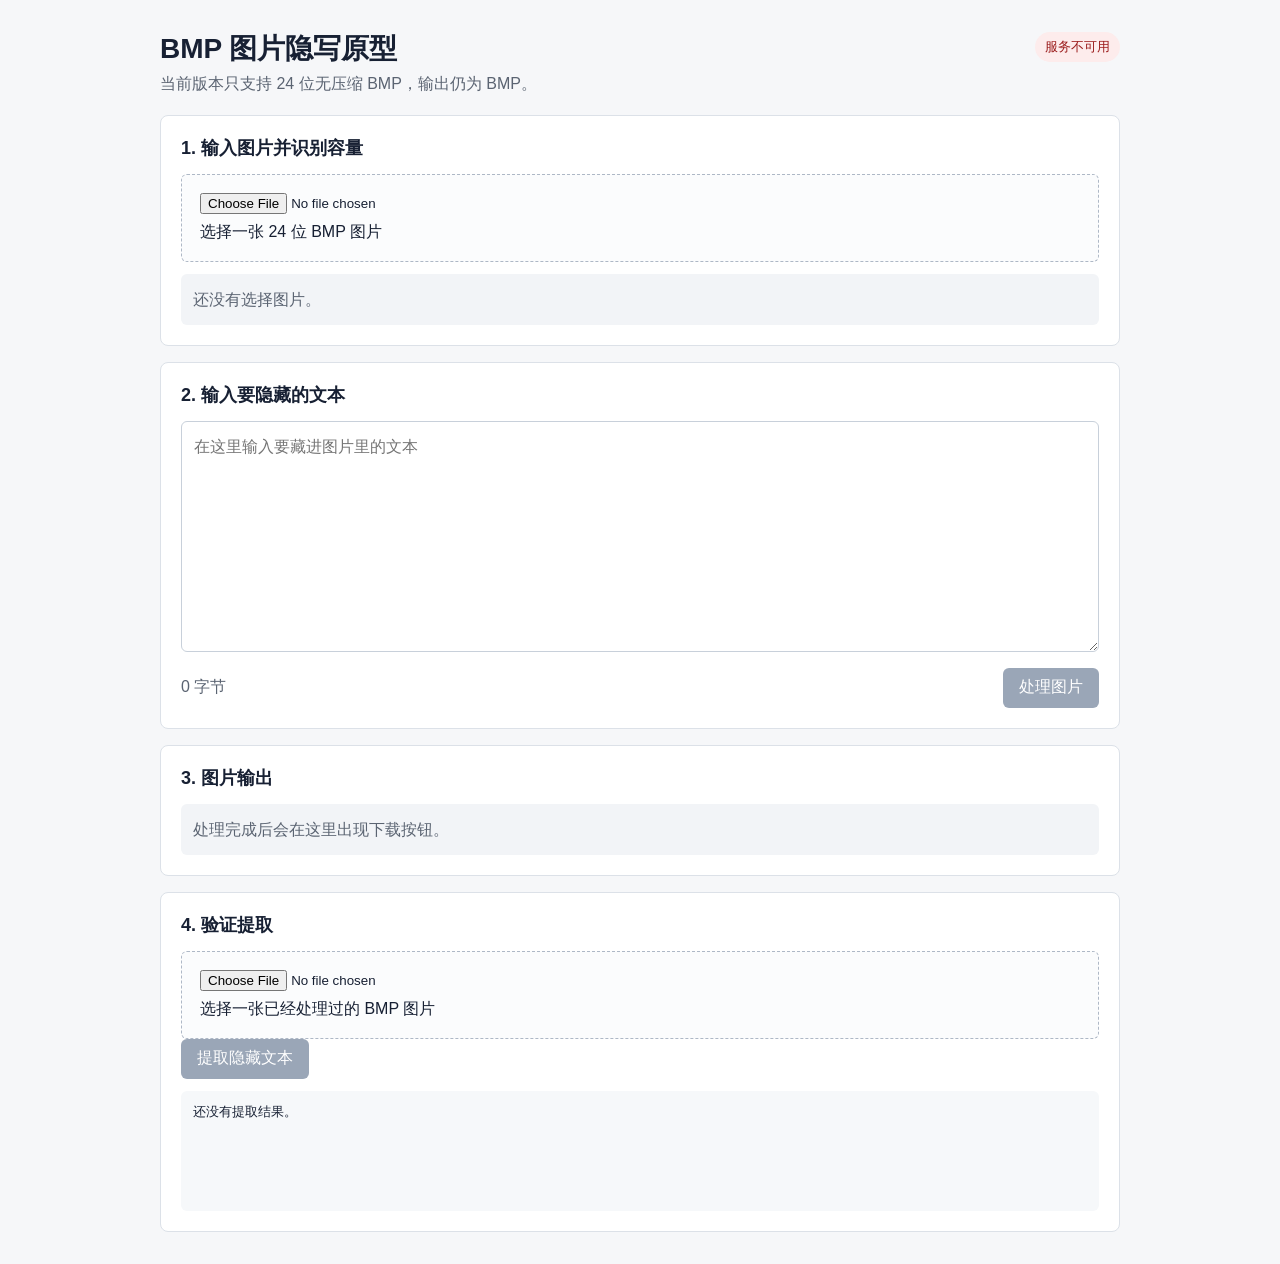
==== static/index.html @ 4831863d "Build BMP steganography web prototype" ====
<!doctype html>
<html lang="zh-CN">
  <head>
    <meta charset="UTF-8" />
    <meta name="viewport" content="width=device-width, initial-scale=1.0" />
    <title>BMP 图片隐写原型</title>
    <link rel="stylesheet" href="/static/styles.css" />
  </head>
  <body>
    <main class="app-shell">
      <header class="topbar">
        <div>
          <h1>BMP 图片隐写原型</h1>
          <p>当前版本只支持 24 位无压缩 BMP，输出仍为 BMP。</p>
        </div>
        <span id="server-status" class="status-pill">检查服务中</span>
      </header>

      <section class="panel">
        <h2>1. 输入图片并识别容量</h2>
        <label class="file-zone">
          <input id="hide-image" type="file" accept=".bmp,image/bmp" />
          <span>选择一张 24 位 BMP 图片</span>
        </label>
        <div id="image-report" class="report muted">还没有选择图片。</div>
      </section>

      <section class="panel">
        <h2>2. 输入要隐藏的文本</h2>
        <textarea id="secret-text" rows="8" placeholder="在这里输入要藏进图片里的文本"></textarea>
        <div class="row">
          <span id="text-counter" class="muted">0 字节</span>
          <button id="hide-button" type="button" disabled>处理图片</button>
        </div>
      </section>

      <section class="panel">
        <h2>3. 图片输出</h2>
        <div id="output-report" class="report muted">处理完成后会在这里出现下载按钮。</div>
        <a id="download-link" class="button-link hidden" download>下载隐写 BMP</a>
      </section>

      <section class="panel">
        <h2>4. 验证提取</h2>
        <label class="file-zone">
          <input id="extract-image" type="file" accept=".bmp,image/bmp" />
          <span>选择一张已经处理过的 BMP 图片</span>
        </label>
        <button id="extract-button" type="button" disabled>提取隐藏文本</button>
        <pre id="extract-result" class="result-box">还没有提取结果。</pre>
      </section>
    </main>

    <script src="/static/app.js"></script>
  </body>
</html>
---- static/styles.css ----
:root {
  color: #172033;
  background: #f6f7f9;
  font-family: "Microsoft YaHei", "Segoe UI", Arial, sans-serif;
}

* {
  box-sizing: border-box;
}

body {
  margin: 0;
}

.app-shell {
  width: min(960px, calc(100% - 32px));
  margin: 32px auto;
}

.topbar {
  display: flex;
  align-items: flex-start;
  justify-content: space-between;
  gap: 20px;
  margin-bottom: 20px;
}

h1,
h2,
p {
  margin: 0;
}

h1 {
  font-size: 28px;
  line-height: 1.2;
}

h2 {
  margin-bottom: 14px;
  font-size: 18px;
}

.topbar p {
  margin-top: 8px;
  color: #5b6472;
}

.panel {
  margin-bottom: 16px;
  padding: 20px;
  border: 1px solid #dce1e8;
  border-radius: 8px;
  background: #ffffff;
}

.file-zone {
  display: block;
  padding: 18px;
  border: 1px dashed #aeb8c6;
  border-radius: 6px;
  background: #fbfcfd;
  cursor: pointer;
}

.file-zone input {
  display: block;
  margin-bottom: 8px;
}

.report {
  margin-top: 12px;
  padding: 12px;
  border-radius: 6px;
  background: #f2f4f7;
  line-height: 1.7;
  white-space: pre-wrap;
}

.muted {
  color: #5b6472;
}

textarea {
  width: 100%;
  resize: vertical;
  padding: 12px;
  border: 1px solid #c8d0da;
  border-radius: 6px;
  color: #172033;
  font: inherit;
  line-height: 1.6;
}

.row {
  display: flex;
  align-items: center;
  justify-content: space-between;
  gap: 16px;
  margin-top: 12px;
}

button,
.button-link {
  min-height: 40px;
  padding: 0 16px;
  border: 0;
  border-radius: 6px;
  background: #2457c5;
  color: #ffffff;
  font: inherit;
  text-decoration: none;
  cursor: pointer;
}

button:disabled {
  background: #9aa6b7;
  cursor: not-allowed;
}

.button-link {
  display: inline-flex;
  align-items: center;
  margin-top: 12px;
}

.status-pill {
  flex: 0 0 auto;
  padding: 6px 10px;
  border-radius: 999px;
  background: #e8eef5;
  color: #1f4d78;
  font-size: 13px;
}

.status-pill.ok {
  background: #e7f6ee;
  color: #17653a;
}

.status-pill.bad {
  background: #fdecec;
  color: #9b1c1c;
}

.result-box {
  min-height: 120px;
  margin: 12px 0 0;
  padding: 12px;
  border-radius: 6px;
  background: #f6f8fa;
  color: #172033;
  white-space: pre-wrap;
}

.hidden {
  display: none;
}

.warning {
  color: #9b1c1c;
}
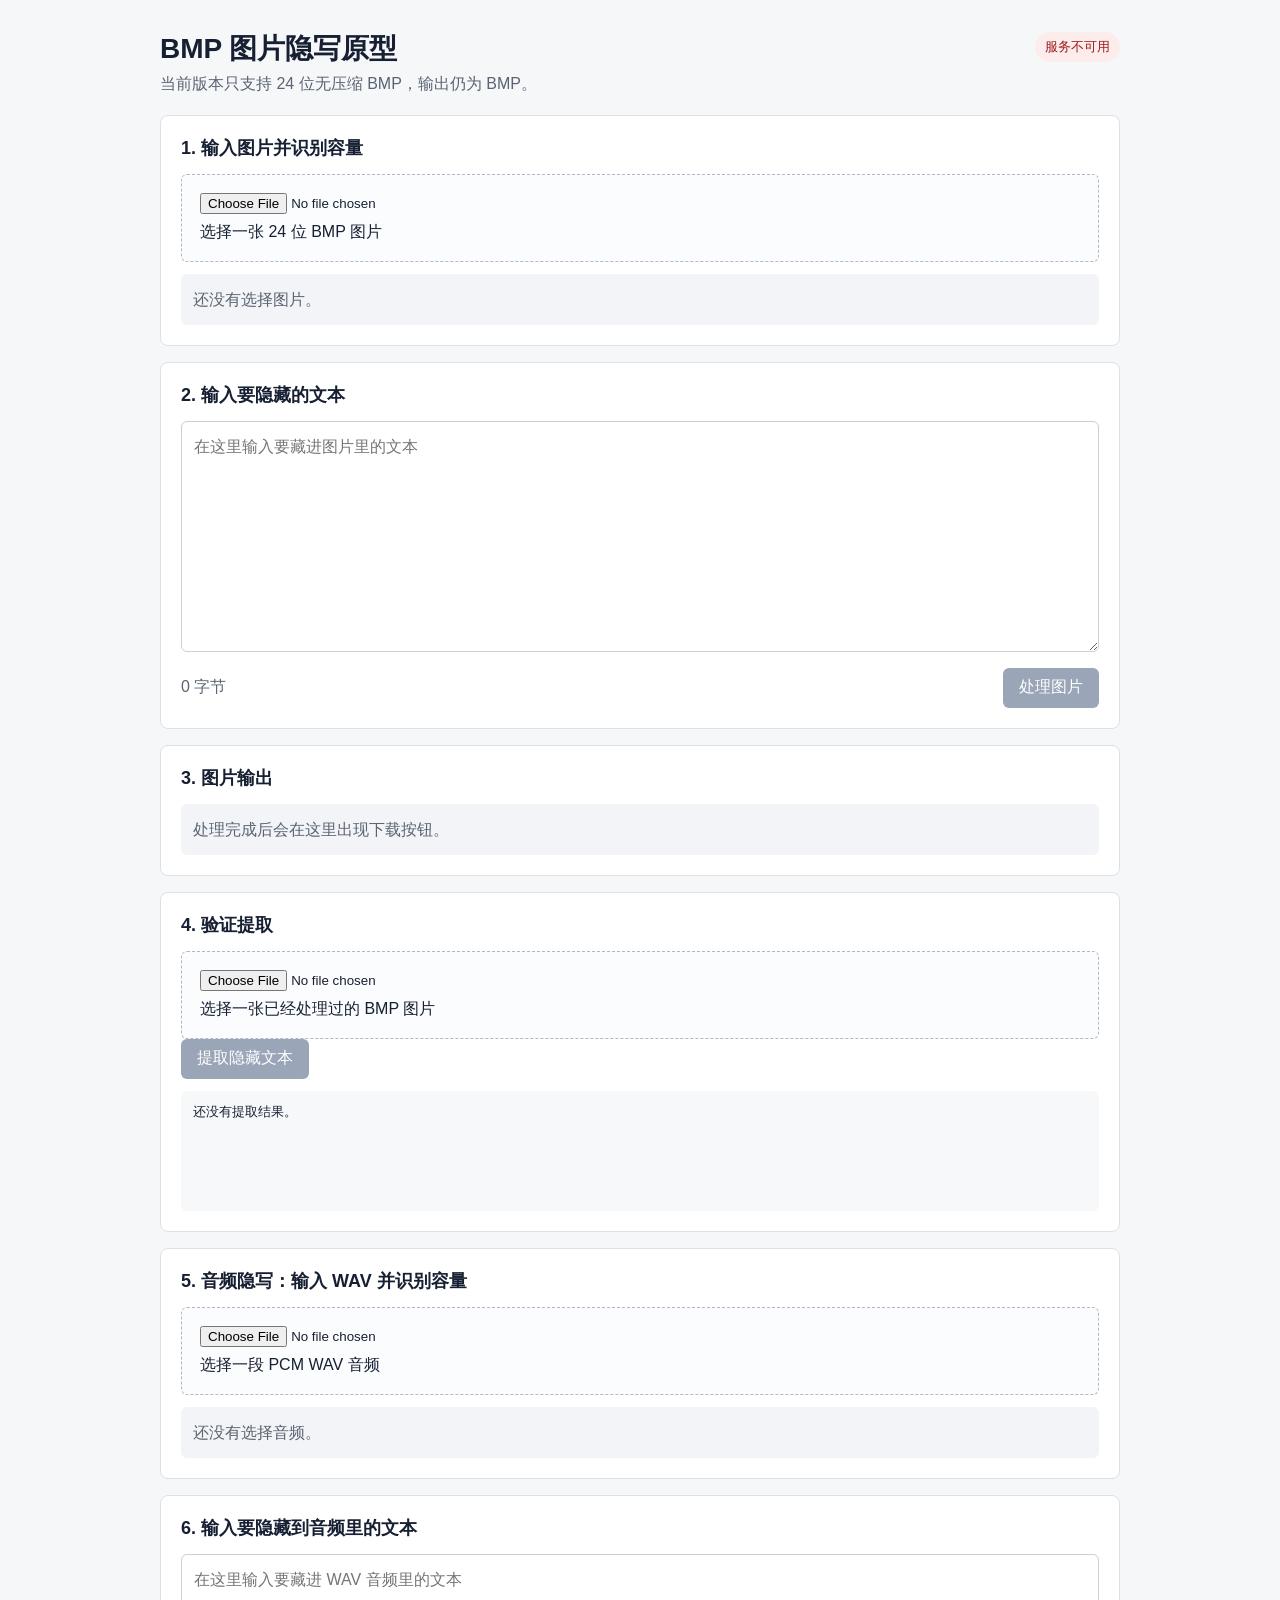
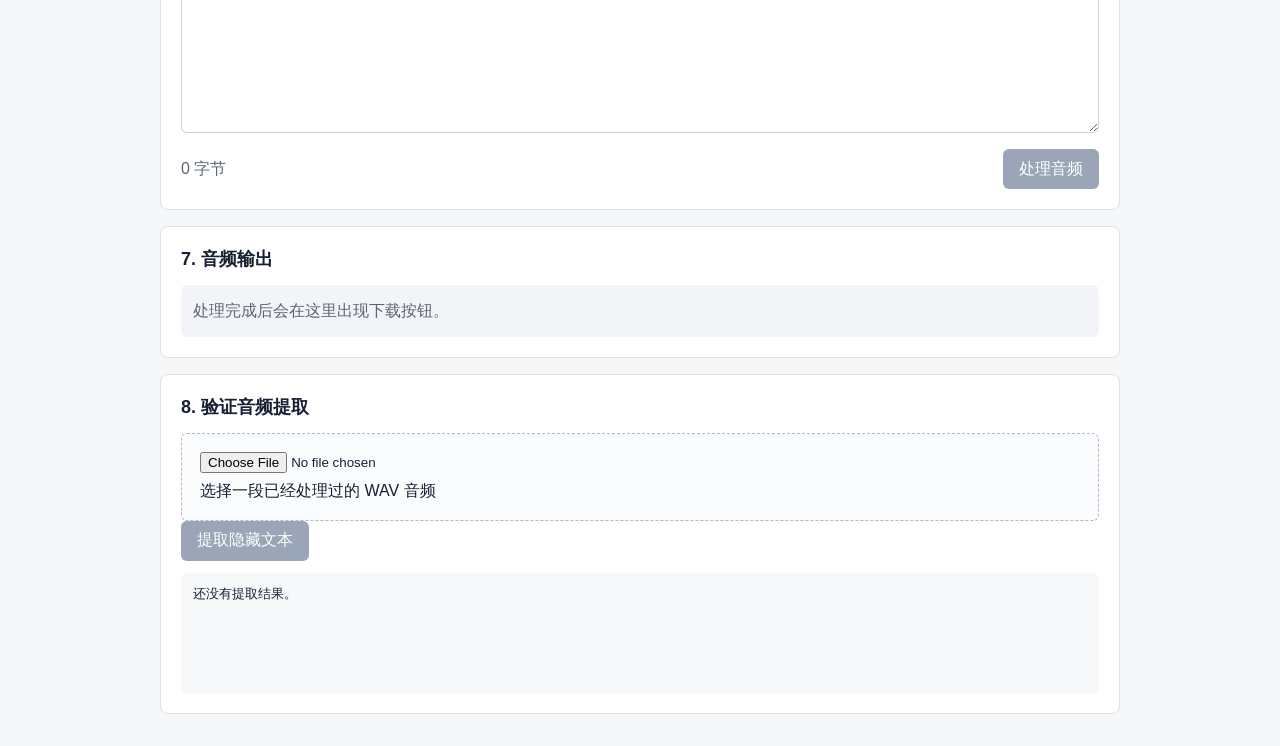
==== commit bb3418f2: "Add WAV audio steganography prototype" ====
--- a/static/index.html
+++ b/static/index.html
@@ -49,6 +49,40 @@
         <button id="extract-button" type="button" disabled>提取隐藏文本</button>
         <pre id="extract-result" class="result-box">还没有提取结果。</pre>
       </section>
+
+      <section class="panel">
+        <h2>5. 音频隐写：输入 WAV 并识别容量</h2>
+        <label class="file-zone">
+          <input id="audio-file" type="file" accept=".wav,audio/wav,audio/x-wav" />
+          <span>选择一段 PCM WAV 音频</span>
+        </label>
+        <div id="audio-report" class="report muted">还没有选择音频。</div>
+      </section>
+
+      <section class="panel">
+        <h2>6. 输入要隐藏到音频里的文本</h2>
+        <textarea id="audio-secret-text" rows="6" placeholder="在这里输入要藏进 WAV 音频里的文本"></textarea>
+        <div class="row">
+          <span id="audio-text-counter" class="muted">0 字节</span>
+          <button id="audio-hide-button" type="button" disabled>处理音频</button>
+        </div>
+      </section>
+
+      <section class="panel">
+        <h2>7. 音频输出</h2>
+        <div id="audio-output-report" class="report muted">处理完成后会在这里出现下载按钮。</div>
+        <a id="audio-download-link" class="button-link hidden" download>下载隐写 WAV</a>
+      </section>
+
+      <section class="panel">
+        <h2>8. 验证音频提取</h2>
+        <label class="file-zone">
+          <input id="audio-extract-file" type="file" accept=".wav,audio/wav,audio/x-wav" />
+          <span>选择一段已经处理过的 WAV 音频</span>
+        </label>
+        <button id="audio-extract-button" type="button" disabled>提取隐藏文本</button>
+        <pre id="audio-extract-result" class="result-box">还没有提取结果。</pre>
+      </section>
     </main>
 
     <script src="/static/app.js"></script>
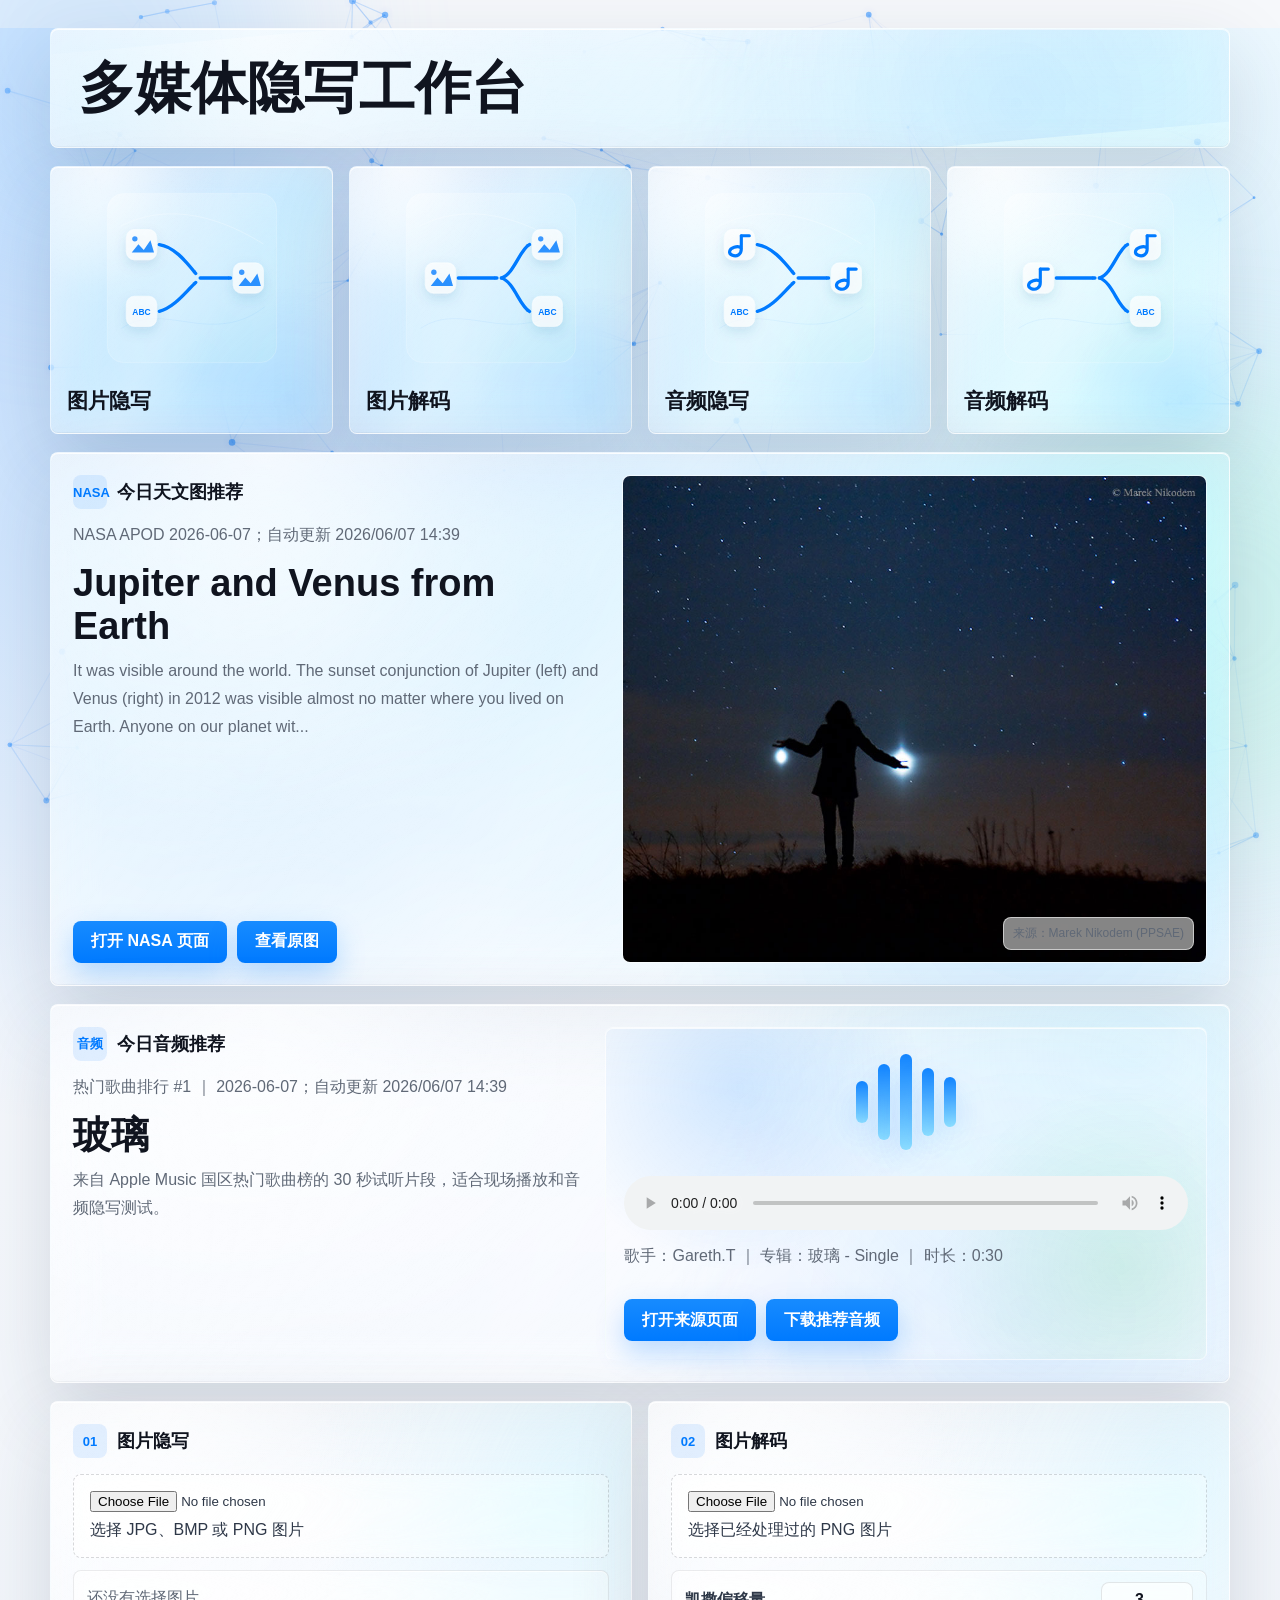
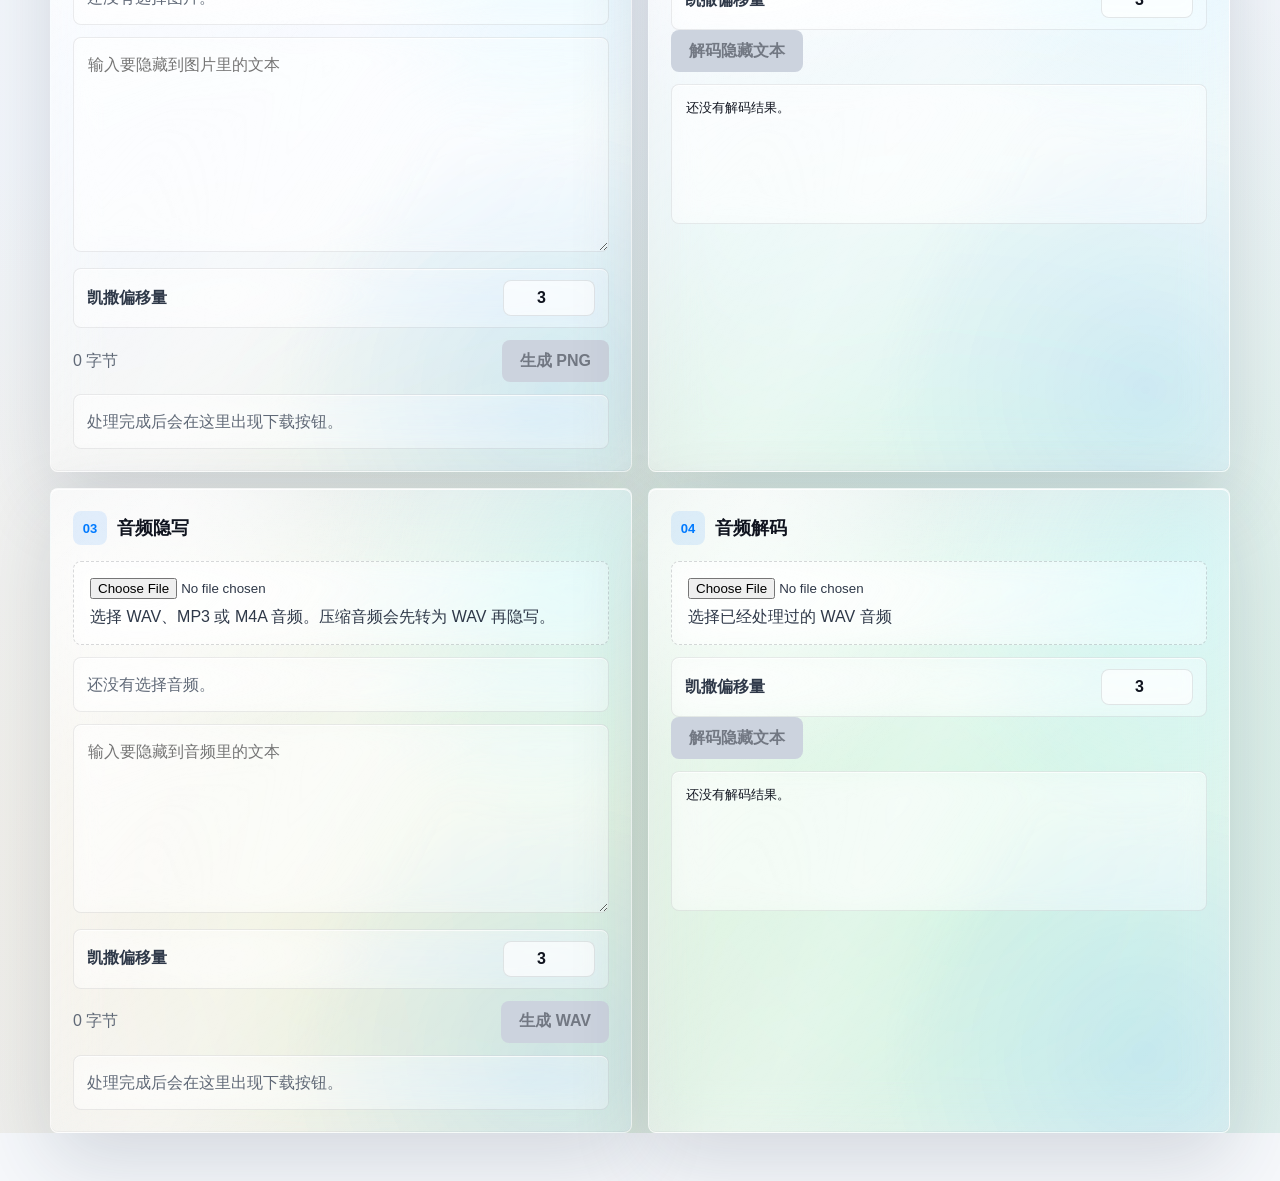
==== commit f1b433d0: "Keep only final multimedia steganography app" ====
--- a/static/index.html
+++ b/static/index.html
@@ -3,85 +3,169 @@
   <head>
     <meta charset="UTF-8" />
     <meta name="viewport" content="width=device-width, initial-scale=1.0" />
-    <title>BMP 图片隐写原型</title>
+    <title>多媒体隐写工作台</title>
     <link rel="stylesheet" href="/static/styles.css" />
   </head>
   <body>
+    <canvas id="particle-canvas" aria-hidden="true"></canvas>
+    <div class="ambient ambient-a"></div>
+    <div class="ambient ambient-b"></div>
     <main class="app-shell">
-      <header class="topbar">
-        <div>
-          <h1>BMP 图片隐写原型</h1>
-          <p>当前版本只支持 24 位无压缩 BMP，输出仍为 BMP。</p>
-        </div>
-        <span id="server-status" class="status-pill">检查服务中</span>
+      <header class="hero glass-panel">
+        <h1>多媒体隐写工作台</h1>
+        <span id="server-status" class="status-pill hidden-status">检查服务中</span>
       </header>
 
-      <section class="panel">
-        <h2>1. 输入图片并识别容量</h2>
-        <label class="file-zone">
-          <input id="hide-image" type="file" accept=".bmp,image/bmp" />
-          <span>选择一张 24 位 BMP 图片</span>
-        </label>
-        <div id="image-report" class="report muted">还没有选择图片。</div>
+      <nav class="entry-grid" aria-label="功能入口">
+        <a class="entry-card glass-panel" href="#image-hide-panel">
+          <img src="/static/icons/image-hide.svg" alt="" />
+          <span>图片隐写</span>
+        </a>
+        <a class="entry-card glass-panel" href="#image-extract-panel">
+          <img src="/static/icons/image-decode.svg" alt="" />
+          <span>图片解码</span>
+        </a>
+        <a class="entry-card glass-panel" href="#audio-hide-panel">
+          <img src="/static/icons/audio-hide.svg" alt="" />
+          <span>音频隐写</span>
+        </a>
+        <a class="entry-card glass-panel" href="#audio-extract-panel">
+          <img src="/static/icons/audio-decode.svg" alt="" />
+          <span>音频解码</span>
+        </a>
+      </nav>
+
+      <section class="nasa-card glass-panel" aria-labelledby="nasa-title">
+        <div class="nasa-copy">
+          <div class="section-title">
+            <span class="step-badge">NASA</span>
+            <h2 id="nasa-title">今日天文图推荐</h2>
+          </div>
+          <p id="nasa-date" class="muted">正在读取 NASA 今日天文图...</p>
+          <h3 id="nasa-apod-title">NASA Astronomy Picture of the Day</h3>
+          <p id="nasa-apod-desc" class="nasa-desc">每日自动更新，适合作为图片隐写演示素材。</p>
+          <div class="nasa-actions">
+            <a id="nasa-source-link" class="button-link secondary-link" href="https://apod.nasa.gov/apod/astropix.html" target="_blank" rel="noreferrer">打开 NASA 页面</a>
+            <a id="nasa-image-link" class="button-link hidden" href="#" target="_blank" rel="noreferrer">查看原图</a>
+          </div>
+        </div>
+        <figure class="nasa-figure">
+          <img id="nasa-apod-image" alt="NASA 今日天文图" />
+          <figcaption id="nasa-credit" class="muted">NASA APOD</figcaption>
+        </figure>
       </section>
 
-      <section class="panel">
-        <h2>2. 输入要隐藏的文本</h2>
-        <textarea id="secret-text" rows="8" placeholder="在这里输入要藏进图片里的文本"></textarea>
-        <div class="row">
-          <span id="text-counter" class="muted">0 字节</span>
-          <button id="hide-button" type="button" disabled>处理图片</button>
+      <section class="audio-recommend-card glass-panel" aria-labelledby="audio-recommend-title">
+        <div class="audio-recommend-copy">
+          <div class="section-title">
+            <span class="step-badge">音频</span>
+            <h2 id="audio-recommend-title">今日音频推荐</h2>
+          </div>
+          <p id="audio-recommend-date" class="muted">正在读取今日音频推荐...</p>
+          <h3 id="audio-recommend-name">今日榜单试听</h3>
+          <p id="audio-recommend-desc" class="nasa-desc">每日自动更新，适合作为音频隐写演示素材。</p>
+        </div>
+        <div class="audio-player-panel">
+          <div class="audio-visual" aria-hidden="true">
+            <span></span>
+            <span></span>
+            <span></span>
+            <span></span>
+            <span></span>
+          </div>
+          <audio id="audio-recommend-player" controls preload="metadata"></audio>
+          <p id="audio-recommend-meta" class="muted">Apple Music 榜单试听</p>
+          <div class="nasa-actions">
+            <a id="audio-recommend-source-link" class="button-link secondary-link" href="https://music.apple.com/cn/new" target="_blank" rel="noreferrer">打开来源页面</a>
+            <a id="audio-recommend-download-link" class="button-link hidden" href="#" download>下载推荐音频</a>
+          </div>
         </div>
       </section>
 
-      <section class="panel">
-        <h2>3. 图片输出</h2>
-        <div id="output-report" class="report muted">处理完成后会在这里出现下载按钮。</div>
-        <a id="download-link" class="button-link hidden" download>下载隐写 BMP</a>
-      </section>
+      <section class="workspace-grid">
+        <article id="image-hide-panel" class="tool-card glass-panel">
+          <div class="section-title">
+            <span class="step-badge">01</span>
+            <h2>图片隐写</h2>
+          </div>
+          <label class="file-zone">
+            <input id="source-image" type="file" accept=".jpg,.jpeg,.bmp,.png,image/jpeg,image/bmp,image/png" />
+            <span>选择 JPG、BMP 或 PNG 图片</span>
+          </label>
+          <div id="image-report" class="report muted">还没有选择图片。</div>
 
-      <section class="panel">
-        <h2>4. 验证提取</h2>
-        <label class="file-zone">
-          <input id="extract-image" type="file" accept=".bmp,image/bmp" />
-          <span>选择一张已经处理过的 BMP 图片</span>
-        </label>
-        <button id="extract-button" type="button" disabled>提取隐藏文本</button>
-        <pre id="extract-result" class="result-box">还没有提取结果。</pre>
-      </section>
+          <textarea id="secret-text" rows="7" placeholder="输入要隐藏到图片里的文本"></textarea>
+          <label class="crypto-control">
+            <span>凯撒偏移量</span>
+            <input id="image-shift" type="number" min="0" max="255" step="1" value="3" />
+          </label>
+          <div class="row">
+            <span id="text-counter" class="muted">0 字节</span>
+            <button id="hide-button" type="button" disabled>生成 PNG</button>
+          </div>
 
-      <section class="panel">
-        <h2>5. 音频隐写：输入 WAV 并识别容量</h2>
-        <label class="file-zone">
-          <input id="audio-file" type="file" accept=".wav,audio/wav,audio/x-wav" />
-          <span>选择一段 PCM WAV 音频</span>
-        </label>
-        <div id="audio-report" class="report muted">还没有选择音频。</div>
-      </section>
+          <div id="output-report" class="report muted">处理完成后会在这里出现下载按钮。</div>
+          <a id="download-link" class="button-link hidden" download>下载隐写 PNG</a>
+        </article>
 
-      <section class="panel">
-        <h2>6. 输入要隐藏到音频里的文本</h2>
-        <textarea id="audio-secret-text" rows="6" placeholder="在这里输入要藏进 WAV 音频里的文本"></textarea>
-        <div class="row">
-          <span id="audio-text-counter" class="muted">0 字节</span>
-          <button id="audio-hide-button" type="button" disabled>处理音频</button>
-        </div>
-      </section>
+        <article id="image-extract-panel" class="tool-card glass-panel">
+          <div class="section-title">
+            <span class="step-badge">02</span>
+            <h2>图片解码</h2>
+          </div>
+          <label class="file-zone">
+            <input id="extract-image" type="file" accept=".png,image/png" />
+            <span>选择已经处理过的 PNG 图片</span>
+          </label>
+          <label class="crypto-control">
+            <span>凯撒偏移量</span>
+            <input id="image-extract-shift" type="number" min="0" max="255" step="1" value="3" />
+          </label>
+          <button id="extract-button" type="button" disabled>解码隐藏文本</button>
+          <pre id="extract-result" class="result-box">还没有解码结果。</pre>
+        </article>
 
-      <section class="panel">
-        <h2>7. 音频输出</h2>
-        <div id="audio-output-report" class="report muted">处理完成后会在这里出现下载按钮。</div>
-        <a id="audio-download-link" class="button-link hidden" download>下载隐写 WAV</a>
-      </section>
+        <article id="audio-hide-panel" class="tool-card glass-panel">
+          <div class="section-title">
+            <span class="step-badge">03</span>
+            <h2>音频隐写</h2>
+          </div>
+          <label class="file-zone">
+            <input id="audio-file" type="file" accept=".wav,.mp3,.m4a,audio/wav,audio/x-wav,audio/mpeg,audio/mp4,audio/x-m4a" />
+            <span>选择 WAV、MP3 或 M4A 音频。压缩音频会先转为 WAV 再隐写。</span>
+          </label>
+          <div id="audio-report" class="report muted">还没有选择音频。</div>
 
-      <section class="panel">
-        <h2>8. 验证音频提取</h2>
-        <label class="file-zone">
-          <input id="audio-extract-file" type="file" accept=".wav,audio/wav,audio/x-wav" />
-          <span>选择一段已经处理过的 WAV 音频</span>
-        </label>
-        <button id="audio-extract-button" type="button" disabled>提取隐藏文本</button>
-        <pre id="audio-extract-result" class="result-box">还没有提取结果。</pre>
+          <textarea id="audio-secret-text" rows="6" placeholder="输入要隐藏到音频里的文本"></textarea>
+          <label class="crypto-control">
+            <span>凯撒偏移量</span>
+            <input id="audio-shift" type="number" min="0" max="255" step="1" value="3" />
+          </label>
+          <div class="row">
+            <span id="audio-text-counter" class="muted">0 字节</span>
+            <button id="audio-hide-button" type="button" disabled>生成 WAV</button>
+          </div>
+
+          <div id="audio-output-report" class="report muted">处理完成后会在这里出现下载按钮。</div>
+          <a id="audio-download-link" class="button-link hidden" download>下载隐写 WAV</a>
+        </article>
+
+        <article id="audio-extract-panel" class="tool-card glass-panel">
+          <div class="section-title">
+            <span class="step-badge">04</span>
+            <h2>音频解码</h2>
+          </div>
+          <label class="file-zone">
+            <input id="audio-extract-file" type="file" accept=".wav,audio/wav,audio/x-wav" />
+            <span>选择已经处理过的 WAV 音频</span>
+          </label>
+          <label class="crypto-control">
+            <span>凯撒偏移量</span>
+            <input id="audio-extract-shift" type="number" min="0" max="255" step="1" value="3" />
+          </label>
+          <button id="audio-extract-button" type="button" disabled>解码隐藏文本</button>
+          <pre id="audio-extract-result" class="result-box">还没有解码结果。</pre>
+        </article>
       </section>
     </main>
 
--- a/static/styles.css
+++ b/static/styles.css
@@ -1,7 +1,17 @@
 :root {
-  color: #172033;
-  background: #f6f7f9;
-  font-family: "Microsoft YaHei", "Segoe UI", Arial, sans-serif;
+  --ink: #10141f;
+  --muted: #606977;
+  --soft: rgba(255, 255, 255, 0.18);
+  --soft-strong: rgba(255, 255, 255, 0.48);
+  --line: rgba(255, 255, 255, 0.58);
+  --line-dark: rgba(16, 20, 31, 0.08);
+  --blue: #007aff;
+  --cyan: #40c8ff;
+  --green: #34c759;
+  --red: #c92a2a;
+  color: var(--ink);
+  background: #f6f8fb;
+  font-family: "Microsoft YaHei", "PingFang SC", "Segoe UI", Arial, sans-serif;
 }
 
 * {
@@ -9,20 +19,114 @@
 }
 
 body {
+  position: relative;
+  min-height: 100vh;
   margin: 0;
+  overflow-x: hidden;
+  scroll-behavior: smooth;
+  background:
+    radial-gradient(circle at 14% 12%, rgba(0, 122, 255, 0.24), transparent 30%),
+    radial-gradient(circle at 88% 16%, rgba(64, 200, 255, 0.18), transparent 32%),
+    radial-gradient(circle at 74% 88%, rgba(52, 199, 89, 0.16), transparent 34%),
+    radial-gradient(circle at 22% 92%, rgba(255, 204, 112, 0.16), transparent 30%),
+    linear-gradient(180deg, #fbfcff 0%, #edf2f8 100%);
+}
+
+#particle-canvas {
+  position: fixed;
+  inset: 0;
+  z-index: 0;
+  width: 100%;
+  height: 100%;
+  opacity: 0.95;
+  pointer-events: none;
+}
+
+.ambient {
+  position: fixed;
+  z-index: 0;
+  width: 430px;
+  height: 430px;
+  border-radius: 50%;
+  filter: blur(76px);
+  opacity: 0.36;
+  pointer-events: none;
+}
+
+.ambient-a {
+  top: -170px;
+  left: -130px;
+  background: #9ecfff;
+}
+
+.ambient-b {
+  right: -160px;
+  bottom: 8%;
+  background: #b7f5dc;
 }
 
 .app-shell {
-  width: min(960px, calc(100% - 32px));
-  margin: 32px auto;
-}
-
-.topbar {
-  display: flex;
-  align-items: flex-start;
+  position: relative;
+  z-index: 1;
+  width: min(1180px, calc(100% - 32px));
+  margin: 28px auto 48px;
+}
+
+.glass-panel {
+  position: relative;
+  overflow: hidden;
+  border: 1px solid var(--line);
+  border-radius: 8px;
+  background:
+    radial-gradient(circle at 18% 0%, rgba(255, 255, 255, 0.64), transparent 34%),
+    radial-gradient(circle at 92% 12%, rgba(190, 243, 255, 0.30), transparent 36%),
+    linear-gradient(145deg, var(--soft-strong), var(--soft));
+  box-shadow:
+    0 28px 80px rgba(34, 48, 76, 0.16),
+    inset 0 1px 0 rgba(255, 255, 255, 0.86),
+    inset 0 -1px 0 rgba(16, 20, 31, 0.04);
+  backdrop-filter: blur(22px) saturate(1.75);
+  -webkit-backdrop-filter: blur(22px) saturate(1.75);
+}
+
+.glass-panel > * {
+  position: relative;
+  z-index: 1;
+}
+
+.glass-panel::before {
+  position: absolute;
+  inset: -22%;
+  pointer-events: none;
+  content: "";
+  background:
+    radial-gradient(circle at 28% 24%, rgba(255, 255, 255, 0.42), transparent 24%),
+    radial-gradient(circle at 72% 78%, rgba(0, 122, 255, 0.12), transparent 28%),
+    linear-gradient(120deg, transparent 36%, rgba(255, 255, 255, 0.24), transparent 58%);
+  opacity: 0.78;
+  transform: rotate(-5deg);
+  animation: liquid-shift 12s ease-in-out infinite alternate;
+}
+
+.glass-panel::after {
+  position: absolute;
+  inset: -45%;
+  pointer-events: none;
+  content: "";
+  border-radius: inherit;
+  background: linear-gradient(115deg, transparent 36%, rgba(255, 255, 255, 0.38) 48%, transparent 60%);
+  opacity: 0.34;
+  transform: translateX(-24%) rotate(5deg);
+  animation: glass-sheen 10s ease-in-out infinite;
+}
+
+.hero {
+  display: flex;
+  align-items: center;
   justify-content: space-between;
   gap: 20px;
-  margin-bottom: 20px;
+  padding: 30px 28px;
+  margin-bottom: 18px;
 }
 
 h1,
@@ -32,64 +136,397 @@
 }
 
 h1 {
-  font-size: 28px;
-  line-height: 1.2;
+  max-width: 760px;
+  font-size: clamp(32px, 5vw, 56px);
+  line-height: 1.04;
+  letter-spacing: 0;
 }
 
 h2 {
-  margin-bottom: 14px;
   font-size: 18px;
-}
-
-.topbar p {
-  margin-top: 8px;
-  color: #5b6472;
-}
-
-.panel {
+  letter-spacing: 0;
+}
+
+.hero-copy {
+  display: none;
+}
+
+.hidden-status {
+  position: absolute;
+  width: 1px;
+  height: 1px;
+  overflow: hidden;
+  clip: rect(0 0 0 0);
+  white-space: nowrap;
+}
+
+.entry-grid {
+  display: grid;
+  grid-template-columns: repeat(4, minmax(0, 1fr));
+  gap: 16px;
+  margin-bottom: 18px;
+}
+
+.entry-card {
+  display: flex;
+  min-height: 248px;
+  flex-direction: column;
+  justify-content: space-between;
+  padding: 16px 16px 18px;
+  color: var(--ink);
+  text-decoration: none;
+  transform: translateY(0);
+  transition: transform 180ms ease, border-color 180ms ease, box-shadow 180ms ease, background 180ms ease;
+}
+
+.entry-card:hover,
+.entry-card:focus-visible {
+  border-color: rgba(0, 122, 255, 0.34);
+  background:
+    radial-gradient(circle at 18% 0%, rgba(255, 255, 255, 0.70), transparent 34%),
+    radial-gradient(circle at 92% 12%, rgba(190, 243, 255, 0.38), transparent 36%),
+    linear-gradient(145deg, rgba(255, 255, 255, 0.56), rgba(255, 255, 255, 0.20));
+  box-shadow:
+    0 30px 86px rgba(34, 48, 76, 0.18),
+    0 0 0 4px rgba(0, 122, 255, 0.08),
+    inset 0 1px 0 rgba(255, 255, 255, 0.88);
+  transform: translateY(-4px);
+  outline: none;
+}
+
+.entry-card img {
+  display: block;
+  width: min(100%, 190px);
+  aspect-ratio: 1;
+  align-self: center;
+}
+
+.entry-card span {
+  display: block;
+  margin-top: 14px;
+  font-size: 21px;
+  font-weight: 900;
+  letter-spacing: 0;
+}
+
+.nasa-card {
+  display: grid;
+  grid-template-columns: minmax(0, 0.95fr) minmax(260px, 1.05fr);
+  gap: 20px;
+  align-items: stretch;
+  margin-bottom: 18px;
+  padding: 22px;
+}
+
+.nasa-copy {
+  display: flex;
+  min-height: 300px;
+  flex-direction: column;
+}
+
+.nasa-copy h3 {
+  margin: 16px 0 10px;
+  font-size: clamp(24px, 4vw, 38px);
+  line-height: 1.12;
+  letter-spacing: 0;
+}
+
+.nasa-desc {
+  color: var(--muted);
+  line-height: 1.75;
+}
+
+.nasa-actions {
+  display: flex;
+  flex-wrap: wrap;
+  gap: 10px;
+  margin-top: auto;
+  padding-top: 18px;
+}
+
+.secondary-link {
+  border: 1px solid rgba(0, 122, 255, 0.18);
+  background: rgba(255, 255, 255, 0.42);
+  color: var(--blue);
+  box-shadow: none;
+}
+
+.nasa-figure {
+  position: relative;
+  min-height: 300px;
+  margin: 0;
+  overflow: hidden;
+  border: 1px solid rgba(255, 255, 255, 0.50);
+  border-radius: 8px;
+  background:
+    radial-gradient(circle at 35% 20%, rgba(255, 255, 255, 0.46), transparent 34%),
+    rgba(255, 255, 255, 0.16);
+  box-shadow: inset 0 1px 0 rgba(255, 255, 255, 0.74);
+}
+
+.nasa-figure img {
+  display: block;
+  width: 100%;
+  height: 100%;
+  min-height: 300px;
+  object-fit: cover;
+  opacity: 0;
+  transition: opacity 240ms ease;
+}
+
+.nasa-figure img.is-loaded {
+  opacity: 1;
+}
+
+.nasa-figure::before {
+  position: absolute;
+  inset: 0;
+  display: grid;
+  place-items: center;
+  padding: 24px;
+  color: var(--muted);
+  content: "等待 NASA 图片数据";
+  text-align: center;
+}
+
+.nasa-figure:has(img.is-loaded)::before {
+  content: "";
+}
+
+.nasa-figure figcaption {
+  position: absolute;
+  right: 12px;
+  bottom: 12px;
+  max-width: calc(100% - 24px);
+  padding: 7px 9px;
+  border: 1px solid rgba(255, 255, 255, 0.56);
+  border-radius: 8px;
+  background: rgba(255, 255, 255, 0.52);
+  backdrop-filter: blur(12px) saturate(1.35);
+  -webkit-backdrop-filter: blur(12px) saturate(1.35);
+  font-size: 12px;
+}
+
+.audio-recommend-card {
+  display: grid;
+  grid-template-columns: minmax(0, 0.92fr) minmax(300px, 1.08fr);
+  gap: 20px;
+  align-items: stretch;
+  margin-bottom: 18px;
+  padding: 22px;
+}
+
+.audio-recommend-copy {
+  display: flex;
+  min-height: 250px;
+  flex-direction: column;
+}
+
+.audio-recommend-copy h3 {
+  margin: 16px 0 10px;
+  font-size: clamp(24px, 4vw, 38px);
+  line-height: 1.12;
+  letter-spacing: 0;
+}
+
+.audio-player-panel {
+  display: flex;
+  min-height: 250px;
+  flex-direction: column;
+  justify-content: center;
+  padding: 18px;
+  border: 1px solid rgba(255, 255, 255, 0.50);
+  border-radius: 8px;
+  background:
+    radial-gradient(circle at 22% 18%, rgba(0, 122, 255, 0.16), transparent 34%),
+    radial-gradient(circle at 86% 72%, rgba(52, 199, 89, 0.13), transparent 32%),
+    rgba(255, 255, 255, 0.18);
+  box-shadow: inset 0 1px 0 rgba(255, 255, 255, 0.74);
+}
+
+.audio-visual {
+  display: flex;
+  align-items: center;
+  justify-content: center;
+  gap: 10px;
+  min-height: 112px;
+  margin-bottom: 18px;
+}
+
+.audio-visual span {
+  width: 12px;
+  height: 42px;
+  border-radius: 999px;
+  background: linear-gradient(180deg, rgba(0, 122, 255, 0.92), rgba(64, 200, 255, 0.54));
+  box-shadow: 0 12px 30px rgba(0, 122, 255, 0.20);
+  animation: audio-wave 1.6s ease-in-out infinite;
+}
+
+.audio-visual span:nth-child(2) {
+  height: 76px;
+  animation-delay: -0.18s;
+}
+
+.audio-visual span:nth-child(3) {
+  height: 96px;
+  animation-delay: -0.34s;
+}
+
+.audio-visual span:nth-child(4) {
+  height: 68px;
+  animation-delay: -0.52s;
+}
+
+.audio-visual span:nth-child(5) {
+  height: 50px;
+  animation-delay: -0.72s;
+}
+
+#audio-recommend-player {
+  width: 100%;
+  min-height: 44px;
+}
+
+#audio-recommend-meta {
+  margin-top: 12px;
+  line-height: 1.7;
+}
+
+.workspace-grid {
+  display: grid;
+  grid-template-columns: repeat(2, minmax(0, 1fr));
+  gap: 16px;
+}
+
+.tool-card {
+  scroll-margin-top: 24px;
+  padding: 22px;
+}
+
+.tool-card.is-jump-target {
+  animation: target-pulse 980ms ease;
+}
+
+.section-title {
+  display: flex;
+  align-items: center;
+  gap: 10px;
   margin-bottom: 16px;
-  padding: 20px;
-  border: 1px solid #dce1e8;
-  border-radius: 8px;
-  background: #ffffff;
+}
+
+.step-badge {
+  display: inline-grid;
+  width: 34px;
+  height: 34px;
+  place-items: center;
+  border-radius: 8px;
+  background: rgba(0, 122, 255, 0.10);
+  color: var(--blue);
+  font-size: 13px;
+  font-weight: 800;
 }
 
 .file-zone {
   display: block;
-  padding: 18px;
-  border: 1px dashed #aeb8c6;
-  border-radius: 6px;
-  background: #fbfcfd;
+  padding: 16px;
+  border: 1px dashed rgba(16, 20, 31, 0.16);
+  border-radius: 8px;
+  background: rgba(255, 255, 255, 0.36);
+  color: #2e3848;
   cursor: pointer;
+  backdrop-filter: blur(12px) saturate(1.3);
+  -webkit-backdrop-filter: blur(12px) saturate(1.3);
+  transition: transform 180ms ease, border-color 180ms ease, background 180ms ease;
+}
+
+.file-zone:hover {
+  transform: translateY(-1px);
+  border-color: rgba(0, 122, 255, 0.48);
+  background: rgba(255, 255, 255, 0.52);
 }
 
 .file-zone input {
   display: block;
+  width: 100%;
   margin-bottom: 8px;
 }
 
+.report,
+.result-box,
+textarea {
+  width: 100%;
+  margin-top: 12px;
+  border: 1px solid var(--line-dark);
+  border-radius: 8px;
+  background: rgba(255, 255, 255, 0.38);
+  color: var(--ink);
+  box-shadow: inset 0 1px 0 rgba(255, 255, 255, 0.72);
+  backdrop-filter: blur(12px) saturate(1.2);
+  -webkit-backdrop-filter: blur(12px) saturate(1.2);
+}
+
 .report {
-  margin-top: 12px;
-  padding: 12px;
-  border-radius: 6px;
-  background: #f2f4f7;
+  padding: 13px;
   line-height: 1.7;
   white-space: pre-wrap;
 }
 
-.muted {
-  color: #5b6472;
-}
-
 textarea {
+  resize: vertical;
+  padding: 14px;
+  font: inherit;
+  line-height: 1.65;
+  outline: none;
+}
+
+textarea:focus {
+  border-color: rgba(0, 122, 255, 0.5);
+  box-shadow: 0 0 0 4px rgba(0, 122, 255, 0.10);
+}
+
+.result-box {
+  min-height: 140px;
+  padding: 14px;
+  white-space: pre-wrap;
+}
+
+.crypto-control {
+  display: flex;
+  align-items: center;
+  justify-content: space-between;
+  gap: 14px;
   width: 100%;
-  resize: vertical;
-  padding: 12px;
-  border: 1px solid #c8d0da;
-  border-radius: 6px;
-  color: #172033;
+  margin-top: 12px;
+  padding: 11px 13px;
+  border: 1px solid var(--line-dark);
+  border-radius: 8px;
+  background: rgba(255, 255, 255, 0.34);
+  color: #2e3848;
+  box-shadow: inset 0 1px 0 rgba(255, 255, 255, 0.70);
+  backdrop-filter: blur(12px) saturate(1.2);
+  -webkit-backdrop-filter: blur(12px) saturate(1.2);
+}
+
+.crypto-control span {
+  font-weight: 800;
+}
+
+.crypto-control input {
+  width: 92px;
+  min-height: 36px;
+  border: 1px solid rgba(16, 20, 31, 0.10);
+  border-radius: 8px;
+  background: rgba(255, 255, 255, 0.68);
+  color: var(--ink);
   font: inherit;
-  line-height: 1.6;
+  font-weight: 800;
+  text-align: center;
+  outline: none;
+}
+
+.crypto-control input:focus {
+  border-color: rgba(0, 122, 255, 0.5);
+  box-shadow: 0 0 0 4px rgba(0, 122, 255, 0.10);
 }
 
 .row {
@@ -102,19 +539,31 @@
 
 button,
 .button-link {
-  min-height: 40px;
-  padding: 0 16px;
+  min-height: 42px;
+  padding: 0 18px;
   border: 0;
-  border-radius: 6px;
-  background: #2457c5;
+  border-radius: 8px;
+  background: linear-gradient(180deg, #178bff, var(--blue));
   color: #ffffff;
   font: inherit;
+  font-weight: 700;
   text-decoration: none;
   cursor: pointer;
+  box-shadow: 0 12px 28px rgba(0, 122, 255, 0.25);
+  transition: transform 160ms ease, filter 160ms ease, box-shadow 160ms ease;
+}
+
+button:hover,
+.button-link:hover {
+  transform: translateY(-1px);
+  filter: brightness(1.04);
+  box-shadow: 0 14px 34px rgba(0, 122, 255, 0.30);
 }
 
 button:disabled {
-  background: #9aa6b7;
+  background: #ccd3de;
+  color: rgba(16, 20, 31, 0.48);
+  box-shadow: none;
   cursor: not-allowed;
 }
 
@@ -126,37 +575,146 @@
 
 .status-pill {
   flex: 0 0 auto;
-  padding: 6px 10px;
+  padding: 8px 12px;
+  border: 1px solid rgba(255, 255, 255, 0.74);
   border-radius: 999px;
-  background: #e8eef5;
-  color: #1f4d78;
+  background: rgba(255, 255, 255, 0.68);
+  color: #42526a;
   font-size: 13px;
+  box-shadow: inset 0 1px 0 rgba(255, 255, 255, 0.9);
 }
 
 .status-pill.ok {
-  background: #e7f6ee;
-  color: #17653a;
-}
-
-.status-pill.bad {
-  background: #fdecec;
-  color: #9b1c1c;
-}
-
-.result-box {
-  min-height: 120px;
-  margin: 12px 0 0;
-  padding: 12px;
-  border-radius: 6px;
-  background: #f6f8fa;
-  color: #172033;
-  white-space: pre-wrap;
+  color: #0f7b55;
+}
+
+.status-pill.bad,
+.warning {
+  color: var(--red);
+}
+
+.muted {
+  color: var(--muted);
 }
 
 .hidden {
   display: none;
 }
 
-.warning {
-  color: #9b1c1c;
-}
+@keyframes liquid-shift {
+  from {
+    transform: translate3d(-2%, -1%, 0) rotate(-5deg) scale(1);
+  }
+
+  to {
+    transform: translate3d(2%, 3%, 0) rotate(-2deg) scale(1.05);
+  }
+}
+
+@keyframes glass-sheen {
+  0%,
+  42% {
+    transform: translateX(-28%) rotate(5deg);
+  }
+
+  100% {
+    transform: translateX(24%) rotate(5deg);
+  }
+}
+
+@keyframes target-pulse {
+  0% {
+    box-shadow:
+      0 28px 80px rgba(34, 48, 76, 0.16),
+      0 0 0 0 rgba(0, 122, 255, 0.00),
+      inset 0 1px 0 rgba(255, 255, 255, 0.86);
+  }
+
+  38% {
+    box-shadow:
+      0 34px 96px rgba(34, 48, 76, 0.20),
+      0 0 0 7px rgba(0, 122, 255, 0.13),
+      inset 0 1px 0 rgba(255, 255, 255, 0.9);
+  }
+
+  100% {
+    box-shadow:
+      0 28px 80px rgba(34, 48, 76, 0.16),
+      0 0 0 0 rgba(0, 122, 255, 0.00),
+      inset 0 1px 0 rgba(255, 255, 255, 0.86);
+  }
+}
+
+@keyframes audio-wave {
+  0%,
+  100% {
+    transform: scaleY(0.70);
+    opacity: 0.58;
+  }
+
+  50% {
+    transform: scaleY(1.04);
+    opacity: 1;
+  }
+}
+
+@media (prefers-reduced-motion: reduce) {
+  #particle-canvas {
+    display: none;
+  }
+
+  .glass-panel::before,
+  .glass-panel::after,
+  .audio-visual span {
+    animation: none;
+  }
+}
+
+@media (max-width: 860px) {
+  .hero,
+  .workspace-grid {
+    display: block;
+  }
+
+  .entry-grid {
+    grid-template-columns: repeat(2, minmax(0, 1fr));
+  }
+
+  .entry-card {
+    min-height: 210px;
+  }
+
+  .nasa-card,
+  .audio-recommend-card {
+    display: block;
+  }
+
+  .nasa-copy,
+  .audio-recommend-copy {
+    min-height: 0;
+    margin-bottom: 18px;
+  }
+
+  .tool-card {
+    margin-bottom: 16px;
+  }
+
+  .hero {
+    padding: 24px;
+  }
+
+  .status-pill {
+    display: inline-flex;
+    margin-top: 16px;
+  }
+}
+
+@media (max-width: 520px) {
+  .entry-grid {
+    grid-template-columns: 1fr;
+  }
+
+  .entry-card {
+    min-height: 190px;
+  }
+}
